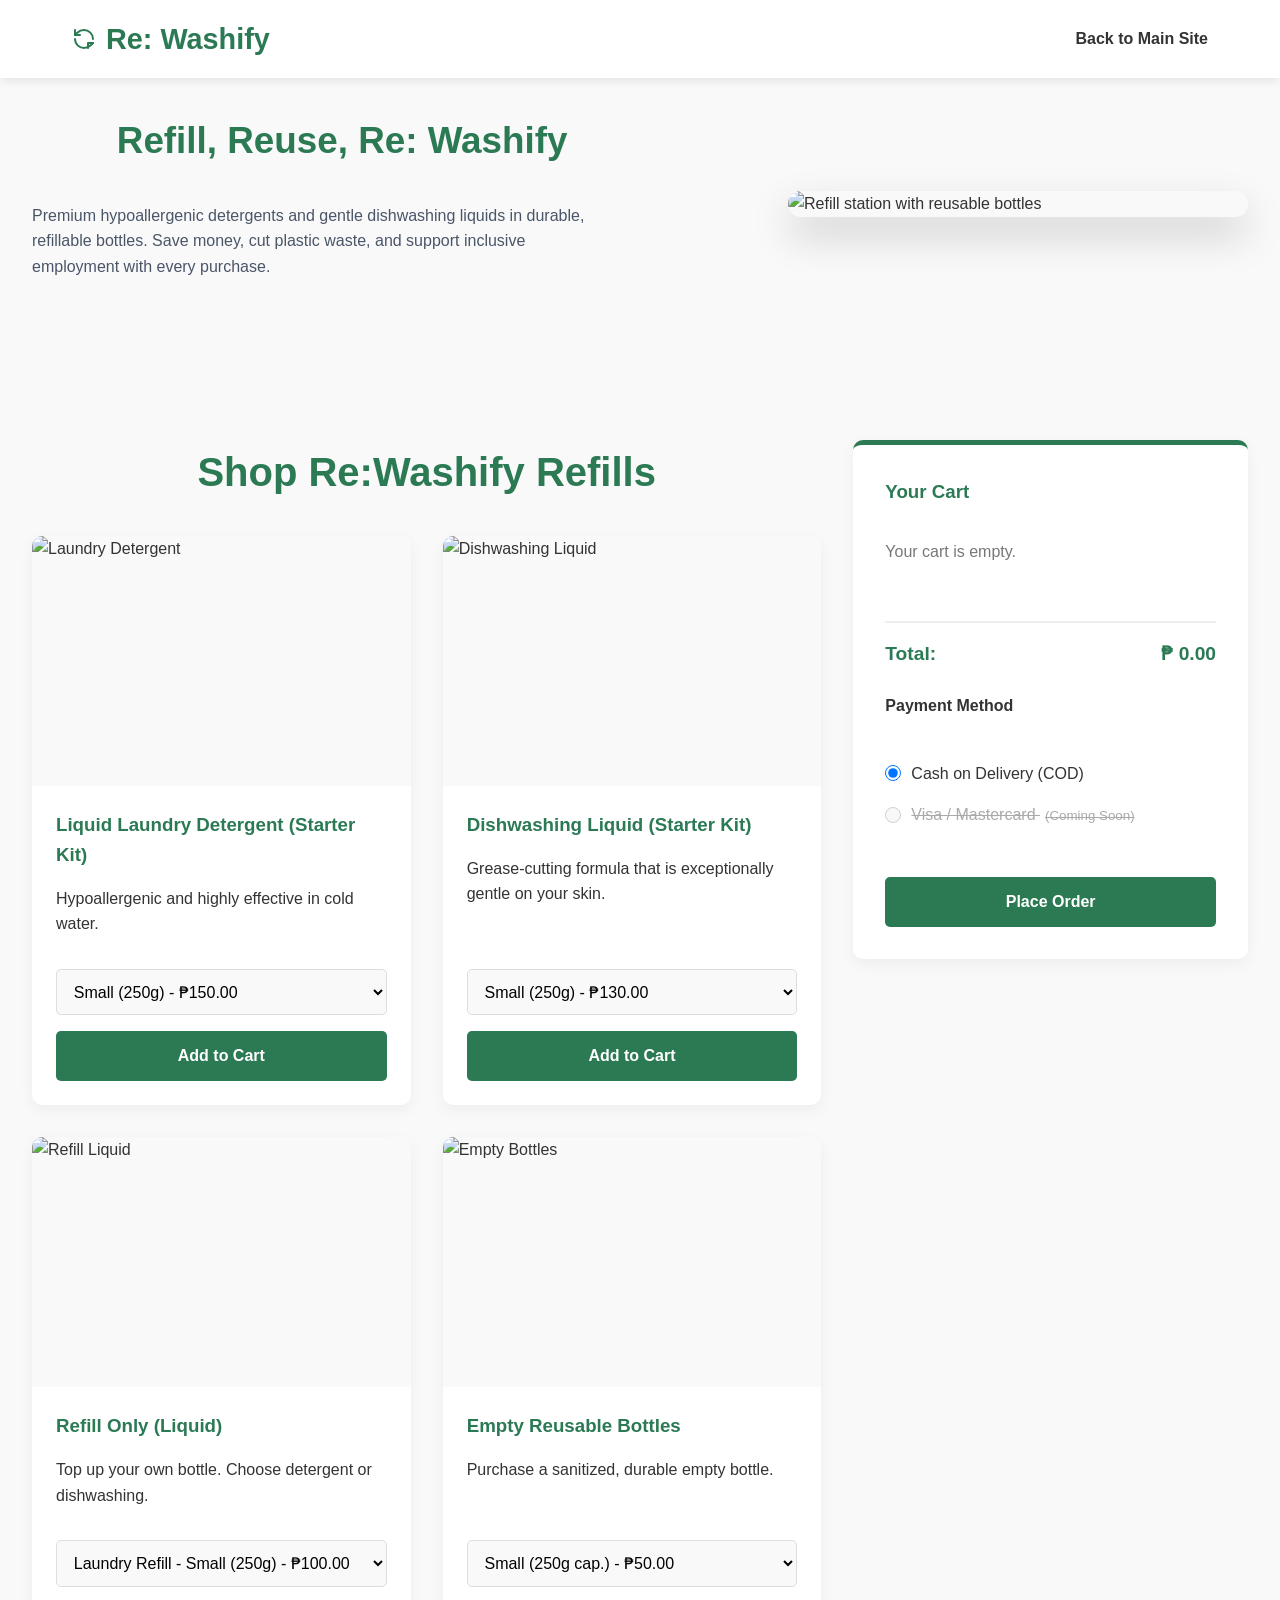
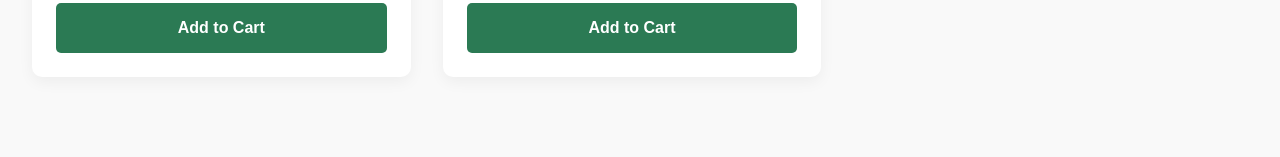
==== products.html @ 36c1f9e2 "Add files via upload" ====
<!DOCTYPE html>
<html lang="en">
<head>
    <meta charset="UTF-8">
    <meta name="viewport" content="width=device-width, initial-scale=1.0">
    <title>Shop | Re:Washify</title>
    <link rel="stylesheet" href="styles.css">
</head>
<body class="bg-light">

    <header>
        <nav>
            <a href="index.html" class="logo">
                <svg width="24" height="24" viewBox="0 0 24 24" fill="none" stroke="currentColor" stroke-width="2" stroke-linecap="round" stroke-linejoin="round"><path d="M21 12a9 9 0 0 0-9-9 9.75 9.75 0 0 0-6.74 2.74L3 8"/><path d="M3 3v5h5"/><path d="M3 12a9 9 0 0 0 9 9 9.75 9.75 0 0 0 6.74-2.74L21 16"/><path d="M16 21v-5h5"/></svg>
                Re: Washify
            </a>
            <div class="nav-links">
                <a href="index.html">Back to Main Site</a>
            </div>
        </nav>
    </header>

    <section class="products-hero">
        <div class="products-hero-inner">
            <div class="products-hero-copy">
                <h2>Refill, Reuse, Re: Washify</h2>
                <p>Premium hypoallergenic detergents and gentle dishwashing liquids in durable, refillable bottles. Save money, cut plastic waste, and support inclusive employment with every purchase.</p>
            </div>
            <div class="products-hero-visual">
                <img src="https://images.unsplash.com/photo-1617957538716-2b861d2ed4bb?auto=format&fit=crop&w=1200&q=80" alt="Refill station with reusable bottles" class="products-hero-img">
            </div>
        </div>
    </section>

    <div class="store-layout">
        <div>
            <h2>Shop Re:Washify Refills</h2>
            <div class="products-grid">
                
                <div class="product-card">
                    <img src="https://images.unsplash.com/photo-1610555356070-d1fb336f13bc?auto=format&fit=crop&w=600&q=80" alt="Laundry Detergent" class="product-img">
                    <div class="product-info">
                        <h3>Liquid Laundry Detergent (Starter Kit)</h3>
                        <p>Hypoallergenic and highly effective in cold water.</p>
                        <div class="product-actions">
                            <select class="size-selector" id="laundry-starter">
                                <option value="150" data-name="Laundry Detergent Starter - Small (250g)">Small (250g) - ₱150.00</option>
                                <option value="250" data-name="Laundry Detergent Starter - Medium (500g)">Medium (500g) - ₱250.00</option>
                                <option value="450" data-name="Laundry Detergent Starter - Large (1000g)">Large (1000g) - ₱450.00</option>
                                <option value="1200" data-name="Laundry Detergent Starter - XL (3785g)">XL (3785g) - ₱1200.00</option>
                            </select>
                            <button class="add-to-cart-btn" onclick="addToCart('laundry-starter')">Add to Cart</button>
                        </div>
                    </div>
                </div>

                <div class="product-card">
                    <img src="https://images.unsplash.com/photo-1585421514738-01798e348b17?auto=format&fit=crop&w=600&q=80" alt="Dishwashing Liquid" class="product-img">
                    <div class="product-info">
                        <h3>Dishwashing Liquid (Starter Kit)</h3>
                        <p>Grease-cutting formula that is exceptionally gentle on your skin.</p>
                        <div class="product-actions">
                            <select class="size-selector" id="dish-starter">
                                <option value="130" data-name="Dishwashing Starter - Small (250g)">Small (250g) - ₱130.00</option>
                                <option value="220" data-name="Dishwashing Starter - Medium (500g)">Medium (500g) - ₱220.00</option>
                                <option value="400" data-name="Dishwashing Starter - Large (1000g)">Large (1000g) - ₱400.00</option>
                                <option value="1100" data-name="Dishwashing Starter - XL (3785g)">XL (3785g) - ₱1100.00</option>
                            </select>
                            <button class="add-to-cart-btn" onclick="addToCart('dish-starter')">Add to Cart</button>
                        </div>
                    </div>
                </div>

                <div class="product-card">
                    <img src="https://images.unsplash.com/photo-1605335952213-43da2345094d?auto=format&fit=crop&w=600&q=80" alt="Refill Liquid" class="product-img">
                    <div class="product-info">
                        <h3>Refill Only (Liquid)</h3>
                        <p>Top up your own bottle. Choose detergent or dishwashing.</p>
                        <div class="product-actions">
                            <select class="size-selector" id="refill-only">
                                <option value="100" data-name="Laundry Refill - Small (250g)">Laundry Refill - Small (250g) - ₱100.00</option>
                                <option value="80" data-name="Dishwashing Refill - Small (250g)">Dishwashing Refill - Small (250g) - ₱80.00</option>
                                <option value="350" data-name="Laundry Refill - Large (1000g)">Laundry Refill - Large (1000g) - ₱350.00</option>
                                <option value="300" data-name="Dishwashing Refill - Large (1000g)">Dishwashing Refill - Large (1000g) - ₱300.00</option>
                            </select>
                            <button class="add-to-cart-btn" onclick="addToCart('refill-only')">Add to Cart</button>
                        </div>
                    </div>
                </div>

                <div class="product-card">
                    <img src="https://images.unsplash.com/photo-1595232924151-54c601736932?auto=format&fit=crop&w=600&q=80" alt="Empty Bottles" class="product-img">
                    <div class="product-info">
                        <h3>Empty Reusable Bottles</h3>
                        <p>Purchase a sanitized, durable empty bottle.</p>
                        <div class="product-actions">
                            <select class="size-selector" id="empty-bottle">
                                <option value="50" data-name="Empty Bottle - Small (250g cap.)">Small (250g cap.) - ₱50.00</option>
                                <option value="70" data-name="Empty Bottle - Medium (500g cap.)">Medium (500g cap.) - ₱70.00</option>
                                <option value="100" data-name="Empty Bottle - Large (1000g cap.)">Large (1000g cap.) - ₱100.00</option>
                                <option value="250" data-name="Empty Bottle - XL (3785g cap.)">XL (3785g cap.) - ₱250.00</option>
                            </select>
                            <button class="add-to-cart-btn" onclick="addToCart('empty-bottle')">Add to Cart</button>
                        </div>
                    </div>
                </div>

            </div>
        </div>

        <div>
            <div class="cart-panel">
                <h3>Your Cart</h3>
                <div class="cart-items" id="cart-items-container">
                    <p style="color: #777; padding: 1rem 0;">Your cart is empty.</p>
                </div>
                
                <div class="cart-total">
                    <span>Total:</span>
                    <span id="cart-total-price">₱ 0.00</span>
                </div>

                <div class="checkout-form">
                    <h4>Payment Method</h4>
                    <br>
                    <div class="payment-methods">
                        <label>
                            <input type="radio" name="payment" value="cod" checked> 
                            <span>Cash on Delivery (COD)</span>
                        </label>
                        <label>
                            <input type="radio" name="payment" value="visa" disabled> 
                            <span>Visa / Mastercard <small style="color:#aaa; margin-left: 5px;">(Coming Soon)</small></span>
                        </label>
                    </div>
                    <br>
                    <button class="add-to-cart-btn" onclick="processCheckout()">Place Order</button>
                </div>
            </div>
        </div>
    </div>

    <script src="cart.js"></script>
</body>
</html>
---- styles.css ----
/* CSS VARIABLES & RESET (Restored clean palette) */
:root {
    --primary: #2b7a54;
    --primary-light: #e6f2ec;
    --text-dark: #333;
    --text-light: #fff;
    --accent: #f2a900;
    --bg-gray: #f9f9f9;
}
* {
    margin: 0;
    padding: 0;
    box-sizing: border-box;
    font-family: 'Segoe UI', Tahoma, Geneva, Verdana, sans-serif;
    scroll-behavior: smooth;
}
body {
    color: var(--text-dark);
    line-height: 1.6;
    overflow-x: hidden;
    background-color: #ffffff;
}

/* TYPOGRAPHY */
h1, h2, h3, h4 { margin-bottom: 1rem; color: var(--primary); }
h2 { font-size: 2.5rem; text-align: center; margin-bottom: 2rem; }
p { margin-bottom: 1rem; }
.center-text { text-align: center; }

/* NAVIGATION */
header {
    position: fixed;
    top: 0;
    width: 100%;
    background: rgba(255, 255, 255, 0.95);
    box-shadow: 0 2px 10px rgba(0,0,0,0.1);
    z-index: 1000;
}
nav {
    display: flex;
    justify-content: space-between;
    align-items: center;
    max-width: 1200px;
    margin: 0 auto;
    padding: 1rem 2rem;
}
.logo {
    font-size: 1.8rem;
    font-weight: 800;
    color: var(--primary);
    text-decoration: none;
    display: flex;
    align-items: center;
    gap: 10px;
}
.nav-links {
    display: flex;
    gap: 1.5rem;
}
.nav-links a {
    text-decoration: none;
    color: var(--text-dark);
    font-weight: 600;
    transition: color 0.3s ease;
}
.nav-links a:hover { color: var(--primary); }

/* HERO SECTION */
.hero {
    height: 100vh;
    background-color: var(--primary); 
    background-image: linear-gradient(rgba(43, 122, 84, 0.8), rgba(43, 122, 84, 0.8)), url('https://images.unsplash.com/photo-1584824486509-112e4181ff6b?auto=format&fit=crop&w=1920&q=80');
    background-size: cover;
    background-position: center;
    display: flex;
    align-items: center;
    justify-content: center;
    color: var(--text-light);
    padding: 0 2rem;
}
.hero-content-wrap {
    max-width: 1200px;
    width: 100%;
    display: grid;
    grid-template-columns: minmax(0, 1.15fr) minmax(0, 1fr);
    gap: 2.5rem;
    align-items: center;
}
.hero h1 { color: var(--text-light); font-size: 3.5rem; }
.hero p { font-size: 1.1rem; max-width: 640px; margin: 0 0 2rem; color: var(--text-light); }
.hero-visual {
    display: flex;
    justify-content: flex-end;
}
.hero-img {
    width: 100%;
    max-width: 420px;
    border-radius: 20px;
    box-shadow: 0 18px 40px rgba(0,0,0,0.35);
    object-fit: cover;
}
.btn {
    display: inline-block;
    background: var(--accent);
    color: var(--text-dark);
    padding: 0.8rem 2rem;
    border-radius: 50px;
    text-decoration: none;
    font-weight: bold;
    font-size: 1.1rem;
    transition: transform 0.3s ease, background 0.3s ease;
}
.btn:hover {
    transform: translateY(-3px);
    background: #e09c00;
}

/* SECTIONS GENERAL */
section {
    padding: 5rem 2rem;
    max-width: 1200px;
    margin: 0 auto;
}
.bg-light { background: var(--bg-gray); max-width: 100%; }

/* MISSION & VISION GRID */
.grid-2 {
    display: grid;
    grid-template-columns: 1fr 1fr;
    gap: 2rem;
    align-items: stretch;
}
.card {
    background: #fff;
    padding: 2rem;
    border-radius: 10px;
    box-shadow: 0 5px 15px rgba(0,0,0,0.05);
    border-left: 5px solid var(--primary);
    display: flex;
    flex-direction: column;
    height: 100%;
    transition: all 0.3s ease;
}
.card:hover {
    transform: translateY(-5px);
}
.card h3 { color: var(--primary); }

/* Mission card hover color variations */
.mission-card.mission-problem:hover {
    background-color: #ffe9e5;
}
.mission-card.mission-solution:hover {
    background-color: #e5f6ff;
}
.mission-card.mission-mission:hover {
    background-color: #e7f8f0;
}
.mission-card.mission-vision:hover {
    background-color: #f4ecff;
}

/* INCLUSIVE EMPLOYMENT IMPACT SECTION */
#impact {
    text-align: center;
}
.impact-inner {
    max-width: 720px;
    margin: 0 auto;
}
.impact-image-wrap {
    max-width: 520px;
    margin: 0 auto 2rem;
}
.impact-content {
    margin-bottom: 1rem;
    font-size: 0.95rem;
}
.impact-text {
    color: #4a5568;
}
.impact-img {
    width: 100%;
    border-radius: 10px;
    box-shadow: 0 10px 20px rgba(0,0,0,0.1);
}

/* FAQ SECTION */
.faq-container {
    display: flex;
    flex-direction: column;
    gap: 1rem;
}
.faq-item {
    background: #fff;
    border-radius: 8px;
    box-shadow: 0 2px 5px rgba(0,0,0,0.05);
    overflow: hidden;
}
.faq-question {
    width: 100%;
    text-align: left;
    background: none;
    border: none;
    padding: 1.5rem;
    font-size: 1.1rem;
    font-weight: bold;
    color: var(--primary);
    cursor: pointer;
    display: flex;
    justify-content: space-between;
    align-items: center;
    transition: background 0.3s;
}
.faq-question:hover { background: var(--primary-light); }
.faq-question::after {
    content: '+';
    font-size: 1.5rem;
    color: var(--primary);
    transition: transform 0.3s;
}
.faq-question.active::after { transform: rotate(45deg); }
.faq-answer {
    max-height: 0;
    overflow: hidden;
    transition: max-height 0.3s ease-out;
    padding: 0 1.5rem;
}
.faq-answer p { padding-bottom: 1.5rem; margin: 0; }

/* CONTACT SECTION */
.contact-wrap {
    display: grid;
    grid-template-columns: 1fr 1fr;
    gap: 2rem;
}
.contact-info { background: var(--primary); color: #fff; padding: 3rem; border-radius: 10px; }
.contact-info h3 { color: #fff; }
form { display: flex; flex-direction: column; gap: 1rem; }
input, textarea {
    padding: 1rem;
    border: 1px solid #ddd;
    border-radius: 5px;
    font-size: 1rem;
    width: 100%;
}
button[type="submit"] {
    background: var(--primary);
    color: #fff;
    border: none;
    padding: 1rem;
    border-radius: 5px;
    font-weight: bold;
    cursor: pointer;
    font-size: 1.1rem;
    transition: background 0.3s;
}
button[type="submit"]:hover { background: #1e5a3d; }

/* FOOTER */
footer {
    background: var(--text-dark);
    color: #ccc;
    text-align: center;
    padding: 2rem;
}

/* --- STORE & CART LAYOUT --- */
.products-hero {
    padding: 7rem 2rem 2rem 2rem;
    max-width: 1400px;
    margin: 0 auto;
}
.products-hero-inner {
    display: grid;
    grid-template-columns: minmax(0, 1.1fr) minmax(0, 1fr);
    gap: 2rem;
    align-items: center;
}
.products-hero-copy h2 {
    font-size: 2.3rem;
}
.products-hero-copy p {
    font-size: 1rem;
    color: #4a5568;
    max-width: 560px;
}
.products-hero-visual {
    display: flex;
    justify-content: flex-end;
}
.products-hero-img {
    width: 100%;
    max-width: 460px;
    border-radius: 18px;
    box-shadow: 0 18px 40px rgba(0,0,0,0.18);
    object-fit: cover;
}

.store-layout {
    display: grid;
    grid-template-columns: 2fr 1fr;
    gap: 2rem;
    padding: 7rem 2rem 5rem 2rem; 
    max-width: 1400px;
    margin: 0 auto;
}

.products-grid {
    display: grid;
    grid-template-columns: repeat(auto-fit, minmax(280px, 1fr));
    gap: 2rem;
    margin-top: 2rem;
}
.product-card {
    background: #fff;
    border-radius: 10px;
    overflow: hidden;
    box-shadow: 0 5px 15px rgba(0,0,0,0.05);
    transition: transform 0.3s ease;
    display: flex;
    flex-direction: column;
    height: 100%;
}
.product-card:hover { transform: translateY(-5px); }
.product-img {
    width: 100%;
    height: 250px;
    object-fit: cover;
    background-color: var(--bg-gray);
}
.product-info { 
    padding: 1.5rem; 
    display: flex;
    flex-direction: column;
    flex-grow: 1; 
}
.product-info h3 { color: var(--primary); }
.product-actions { margin-top: auto; }

select.size-selector {
    width: 100%;
    padding: 0.8rem;
    margin: 1rem 0;
    border: 1px solid #ddd;
    border-radius: 5px;
    font-size: 1rem;
    background: #f9f9f9;
}

.add-to-cart-btn {
    width: 100%;
    background: var(--primary);
    color: #fff;
    border: none;
    padding: 1rem;
    border-radius: 5px;
    font-weight: bold;
    cursor: pointer;
    font-size: 1rem;
    transition: background 0.3s;
}
.add-to-cart-btn:hover { background: #1e5a3d; }

/* Shopping Cart Panel */
.cart-panel {
    background: #ffffff;
    padding: 2rem;
    border-radius: 10px;
    box-shadow: 0 5px 15px rgba(0,0,0,0.05);
    position: sticky;
    top: 100px;
    height: fit-content;
    border-top: 5px solid var(--primary);
}

.cart-items {
    min-height: 100px;
    max-height: 300px;
    overflow-y: auto;
    border-bottom: 2px solid #eee;
    margin-bottom: 1rem;
    padding-bottom: 1rem;
}

.cart-item {
    display: flex;
    justify-content: space-between;
    align-items: center;
    margin-bottom: 0.8rem;
    font-size: 0.95rem;
    background: var(--bg-gray);
    padding: 0.8rem;
    border-radius: 5px;
}

.cart-total {
    display: flex;
    justify-content: space-between;
    font-size: 1.2rem;
    font-weight: bold;
    color: var(--primary);
    margin-bottom: 1.5rem;
}

/* Checkout Form & Forced Left Radio Buttons */
.checkout-form {
    text-align: left;
    width: 100%;
}
.checkout-form h4 { color: var(--text-dark); margin-bottom: 1rem; }

.payment-methods {
    display: flex;
    flex-direction: column;
    gap: 1rem;
    margin-bottom: 1.5rem;
    align-items: flex-start !important; 
}

.payment-methods label {
    display: inline-flex; 
    align-items: center;
    justify-content: flex-start; 
    gap: 10px; 
    margin: 0;
    cursor: pointer;
    white-space: nowrap;
    color: var(--text-dark);
}

.payment-methods input[type="radio"] {
    margin: 0 !important; 
    display: inline-block;
    width: 16px;
    height: 16px;
    flex-shrink: 0; 
}

.payment-methods input[disabled] + span {
    color: #aaa;
    text-decoration: line-through;
    cursor: not-allowed;
}

/* ANIMATIONS */
.hidden { opacity: 0; transform: translateY(30px); transition: all 0.8s ease-out; }
.show { opacity: 1; transform: translateY(0); }

/* RESPONSIVE */
@media (max-width: 900px) {
    .products-hero-inner {
        grid-template-columns: 1fr;
        text-align: center;
    }
    .products-hero-visual {
        justify-content: center;
        margin-top: 1.5rem;
    }
    .store-layout { grid-template-columns: 1fr; }
    .cart-panel { position: static; }
}
@media (max-width: 768px) {
    .grid-2, .contact-wrap { grid-template-columns: 1fr; }
    .nav-links { display: none; }
    .hero h1 { font-size: 2.4rem; }
    .hero-content-wrap {
        grid-template-columns: 1fr;
        text-align: center;
    }
    .hero-visual {
        justify-content: center;
        margin-top: 1.5rem;
    }
}
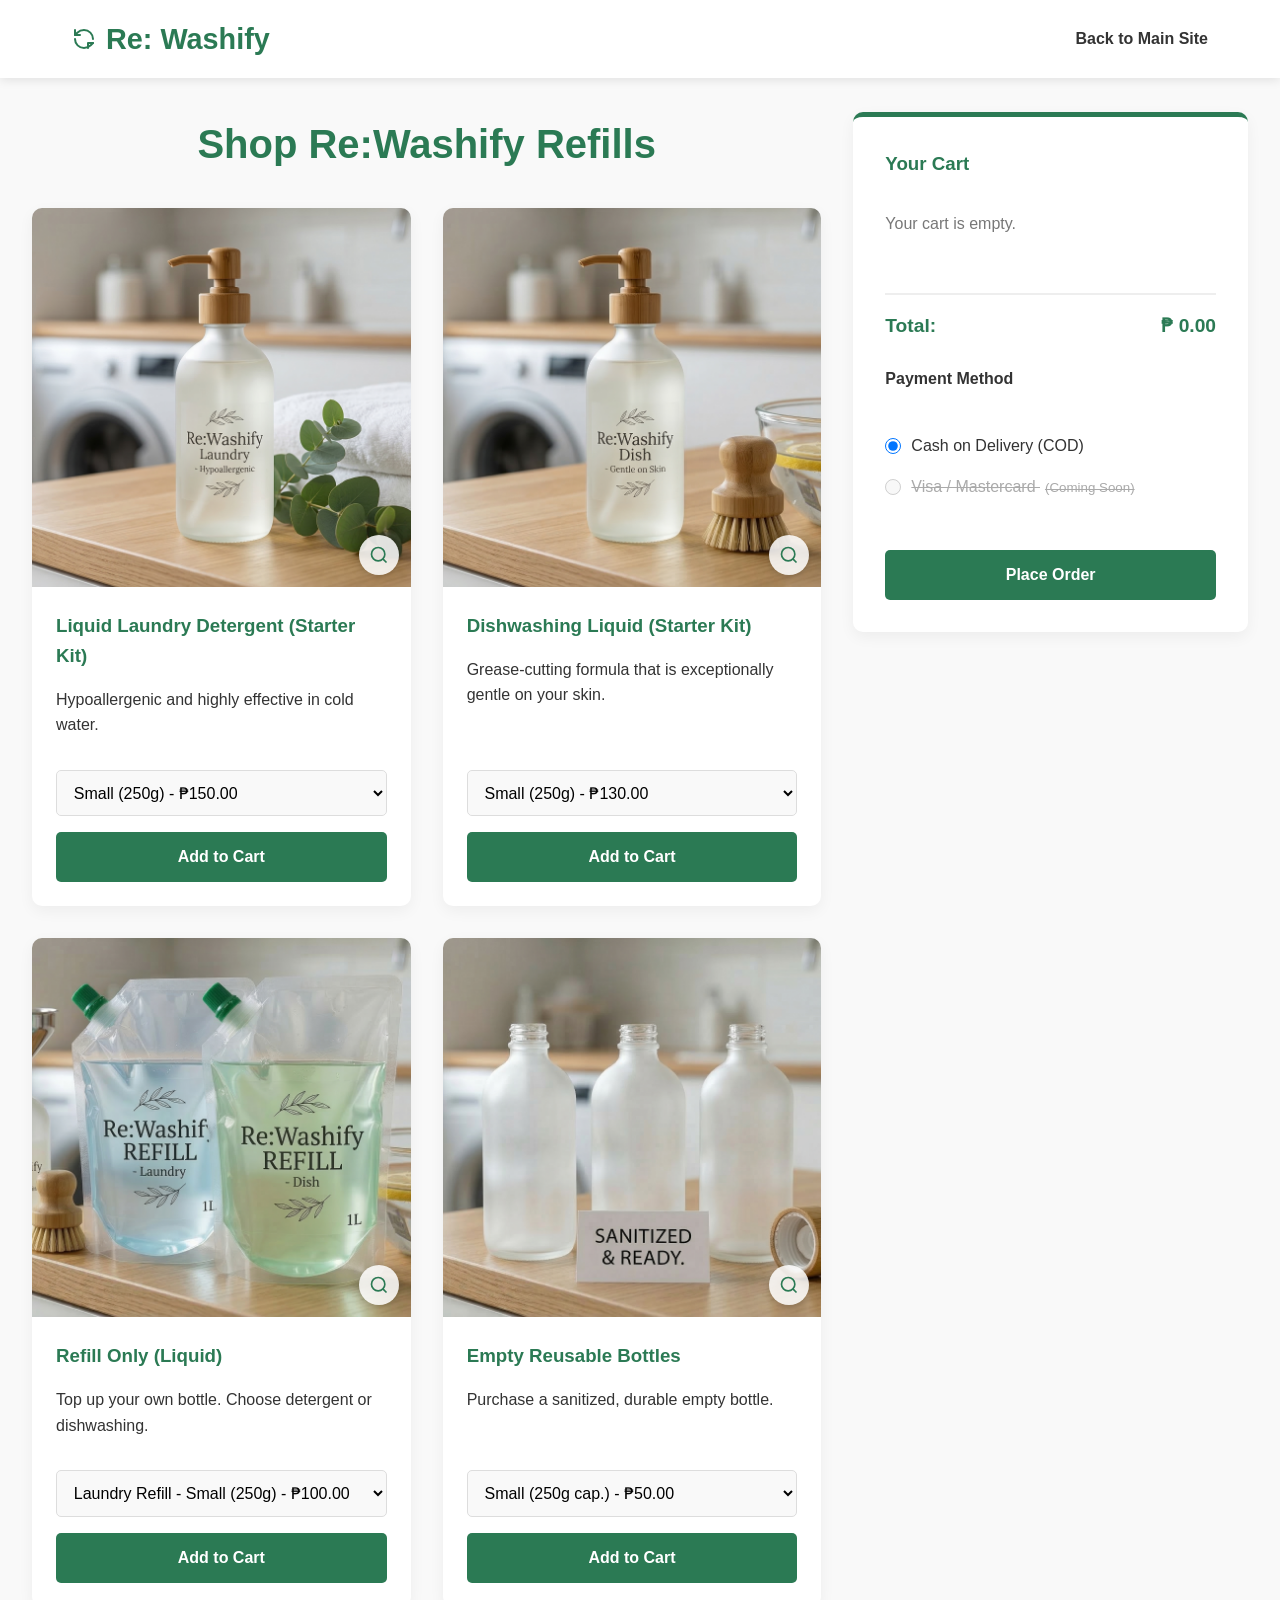
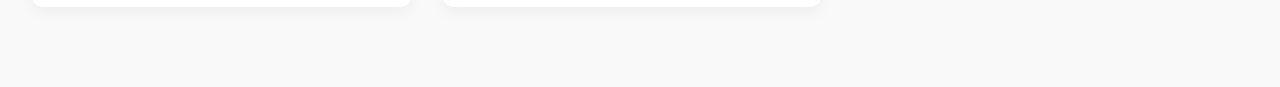
==== commit cc361685: "Refactor products.html structure and images" ====
--- a/products.html
+++ b/products.html
@@ -20,25 +20,18 @@
         </nav>
     </header>
 
-    <section class="products-hero">
-        <div class="products-hero-inner">
-            <div class="products-hero-copy">
-                <h2>Refill, Reuse, Re: Washify</h2>
-                <p>Premium hypoallergenic detergents and gentle dishwashing liquids in durable, refillable bottles. Save money, cut plastic waste, and support inclusive employment with every purchase.</p>
-            </div>
-            <div class="products-hero-visual">
-                <img src="https://images.unsplash.com/photo-1617957538716-2b861d2ed4bb?auto=format&fit=crop&w=1200&q=80" alt="Refill station with reusable bottles" class="products-hero-img">
-            </div>
-        </div>
-    </section>
-
     <div class="store-layout">
         <div>
             <h2>Shop Re:Washify Refills</h2>
             <div class="products-grid">
                 
                 <div class="product-card">
-                    <img src="https://images.unsplash.com/photo-1610555356070-d1fb336f13bc?auto=format&fit=crop&w=600&q=80" alt="Laundry Detergent" class="product-img">
+                    <div class="product-image-wrapper">
+                        <img src="./assets/img/Liquid Laundry Detergent (Starter Kit).png" alt="Laundry Detergent" class="product-img">
+                        <button class="magnify-icon" onclick="openModal(this.previousElementSibling.src)">
+                            <svg viewBox="0 0 24 24" fill="none" stroke="currentColor" stroke-width="2"><circle cx="11" cy="11" r="8"></circle><line x1="21" y1="21" x2="16.65" y2="16.65"></line></svg>
+                        </button>
+                    </div>
                     <div class="product-info">
                         <h3>Liquid Laundry Detergent (Starter Kit)</h3>
                         <p>Hypoallergenic and highly effective in cold water.</p>
@@ -55,7 +48,12 @@
                 </div>
 
                 <div class="product-card">
-                    <img src="https://images.unsplash.com/photo-1585421514738-01798e348b17?auto=format&fit=crop&w=600&q=80" alt="Dishwashing Liquid" class="product-img">
+                    <div class="product-image-wrapper">
+                        <img src="./assets/img/Dishwashing Liquid (Starter Kit).png" alt="Dishwashing Liquid" class="product-img">
+                        <button class="magnify-icon" onclick="openModal(this.previousElementSibling.src)">
+                            <svg viewBox="0 0 24 24" fill="none" stroke="currentColor" stroke-width="2"><circle cx="11" cy="11" r="8"></circle><line x1="21" y1="21" x2="16.65" y2="16.65"></line></svg>
+                        </button>
+                    </div>
                     <div class="product-info">
                         <h3>Dishwashing Liquid (Starter Kit)</h3>
                         <p>Grease-cutting formula that is exceptionally gentle on your skin.</p>
@@ -72,7 +70,12 @@
                 </div>
 
                 <div class="product-card">
-                    <img src="https://images.unsplash.com/photo-1605335952213-43da2345094d?auto=format&fit=crop&w=600&q=80" alt="Refill Liquid" class="product-img">
+                    <div class="product-image-wrapper">
+                        <img src="./assets/img/Refill Only (Liquid).png" alt="Refill Liquid" class="product-img">
+                        <button class="magnify-icon" onclick="openModal(this.previousElementSibling.src)">
+                            <svg viewBox="0 0 24 24" fill="none" stroke="currentColor" stroke-width="2"><circle cx="11" cy="11" r="8"></circle><line x1="21" y1="21" x2="16.65" y2="16.65"></line></svg>
+                        </button>
+                    </div>
                     <div class="product-info">
                         <h3>Refill Only (Liquid)</h3>
                         <p>Top up your own bottle. Choose detergent or dishwashing.</p>
@@ -89,7 +92,12 @@
                 </div>
 
                 <div class="product-card">
-                    <img src="https://images.unsplash.com/photo-1595232924151-54c601736932?auto=format&fit=crop&w=600&q=80" alt="Empty Bottles" class="product-img">
+                    <div class="product-image-wrapper">
+                        <img src="./assets/img/Empty Reusable Bottles.png" alt="Empty Bottles" class="product-img">
+                        <button class="magnify-icon" onclick="openModal(this.previousElementSibling.src)">
+                            <svg viewBox="0 0 24 24" fill="none" stroke="currentColor" stroke-width="2"><circle cx="11" cy="11" r="8"></circle><line x1="21" y1="21" x2="16.65" y2="16.65"></line></svg>
+                        </button>
+                    </div>
                     <div class="product-info">
                         <h3>Empty Reusable Bottles</h3>
                         <p>Purchase a sanitized, durable empty bottle.</p>
@@ -140,6 +148,11 @@
         </div>
     </div>
 
+    <div id="imageModal" class="modal-overlay" onclick="closeModal()">
+        <span class="close-modal">&times;</span>
+        <img id="modalImg" class="modal-image" src="">
+    </div>
+
     <script src="cart.js"></script>
 </body>
-</html>+</html>
--- a/styles.css
+++ b/styles.css
@@ -1,4 +1,4 @@
-/* CSS VARIABLES & RESET (Restored clean palette) */
+/* CSS VARIABLES & RESET */
 :root {
     --primary: #2b7a54;
     --primary-light: #e6f2ec;
@@ -68,37 +68,28 @@
 /* HERO SECTION */
 .hero {
     height: 100vh;
+    width: 100%;
+    
+    /* THESE TWO LINES FIX THE WHITE GAPS */
+    max-width: 100% !important; 
+    margin: 0 !important;
+    
     background-color: var(--primary); 
-    background-image: linear-gradient(rgba(43, 122, 84, 0.8), rgba(43, 122, 84, 0.8)), url('https://images.unsplash.com/photo-1584824486509-112e4181ff6b?auto=format&fit=crop&w=1920&q=80');
-    background-size: cover;
-    background-position: center;
+    background-image: linear-gradient(rgba(43, 122, 84, 0.7), rgba(43, 122, 84, 0.7)), url('./assets/img/hero.png');
+    
+    background-size: cover; 
+    background-position: center; 
+    background-repeat: no-repeat; 
+    
     display: flex;
     align-items: center;
     justify-content: center;
+    text-align: center;
     color: var(--text-light);
     padding: 0 2rem;
 }
-.hero-content-wrap {
-    max-width: 1200px;
-    width: 100%;
-    display: grid;
-    grid-template-columns: minmax(0, 1.15fr) minmax(0, 1fr);
-    gap: 2.5rem;
-    align-items: center;
-}
 .hero h1 { color: var(--text-light); font-size: 3.5rem; }
-.hero p { font-size: 1.1rem; max-width: 640px; margin: 0 0 2rem; color: var(--text-light); }
-.hero-visual {
-    display: flex;
-    justify-content: flex-end;
-}
-.hero-img {
-    width: 100%;
-    max-width: 420px;
-    border-radius: 20px;
-    box-shadow: 0 18px 40px rgba(0,0,0,0.35);
-    object-fit: cover;
-}
+.hero p { font-size: 1.2rem; max-width: 800px; margin: 0 auto 2rem; color: var(--text-light); }
 .btn {
     display: inline-block;
     background: var(--accent);
@@ -121,7 +112,12 @@
     max-width: 1200px;
     margin: 0 auto;
 }
-.bg-light { background: var(--bg-gray); max-width: 100%; }
+.bg-light { 
+    background: var(--bg-gray); 
+    /* THESE TWO LINES FIX GAPS ON LIGHT SECTIONS */
+    max-width: 100% !important; 
+    margin: 0 !important;
+}
 
 /* MISSION & VISION GRID */
 .grid-2 {
@@ -142,43 +138,13 @@
     transition: all 0.3s ease;
 }
 .card:hover {
+    background-color: var(--primary-light);
     transform: translateY(-5px);
 }
 .card h3 { color: var(--primary); }
 
-/* Mission card hover color variations */
-.mission-card.mission-problem:hover {
-    background-color: #ffe9e5;
-}
-.mission-card.mission-solution:hover {
-    background-color: #e5f6ff;
-}
-.mission-card.mission-mission:hover {
-    background-color: #e7f8f0;
-}
-.mission-card.mission-vision:hover {
-    background-color: #f4ecff;
-}
-
-/* INCLUSIVE EMPLOYMENT IMPACT SECTION */
-#impact {
-    text-align: center;
-}
-.impact-inner {
-    max-width: 720px;
-    margin: 0 auto;
-}
-.impact-image-wrap {
-    max-width: 520px;
-    margin: 0 auto 2rem;
-}
-.impact-content {
-    margin-bottom: 1rem;
-    font-size: 0.95rem;
-}
-.impact-text {
-    color: #4a5568;
-}
+/* INCLUSIVE IMPACT SECTION */
+.impact-content { margin-bottom: 1.5rem; font-size: 1.1rem;}
 .impact-img {
     width: 100%;
     border-radius: 10px;
@@ -266,37 +232,6 @@
 }
 
 /* --- STORE & CART LAYOUT --- */
-.products-hero {
-    padding: 7rem 2rem 2rem 2rem;
-    max-width: 1400px;
-    margin: 0 auto;
-}
-.products-hero-inner {
-    display: grid;
-    grid-template-columns: minmax(0, 1.1fr) minmax(0, 1fr);
-    gap: 2rem;
-    align-items: center;
-}
-.products-hero-copy h2 {
-    font-size: 2.3rem;
-}
-.products-hero-copy p {
-    font-size: 1rem;
-    color: #4a5568;
-    max-width: 560px;
-}
-.products-hero-visual {
-    display: flex;
-    justify-content: flex-end;
-}
-.products-hero-img {
-    width: 100%;
-    max-width: 460px;
-    border-radius: 18px;
-    box-shadow: 0 18px 40px rgba(0,0,0,0.18);
-    object-fit: cover;
-}
-
 .store-layout {
     display: grid;
     grid-template-columns: 2fr 1fr;
@@ -403,7 +338,7 @@
     margin-bottom: 1.5rem;
 }
 
-/* Checkout Form & Forced Left Radio Buttons */
+/* Checkout Form */
 .checkout-form {
     text-align: left;
     width: 100%;
@@ -449,27 +384,105 @@
 
 /* RESPONSIVE */
 @media (max-width: 900px) {
-    .products-hero-inner {
-        grid-template-columns: 1fr;
-        text-align: center;
-    }
-    .products-hero-visual {
-        justify-content: center;
-        margin-top: 1.5rem;
-    }
     .store-layout { grid-template-columns: 1fr; }
     .cart-panel { position: static; }
 }
 @media (max-width: 768px) {
     .grid-2, .contact-wrap { grid-template-columns: 1fr; }
     .nav-links { display: none; }
-    .hero h1 { font-size: 2.4rem; }
-    .hero-content-wrap {
-        grid-template-columns: 1fr;
-        text-align: center;
-    }
-    .hero-visual {
-        justify-content: center;
-        margin-top: 1.5rem;
-    }
-}+    .hero h1 { font-size: 2.5rem; }
+}
+
+/* --- PRODUCT IMAGE 1x1 & MAGNIFY ICON --- */
+.product-image-wrapper {
+    position: relative;
+    width: 100%;
+    aspect-ratio: 1 / 1;
+    overflow: hidden;
+    background-color: var(--bg-gray);
+}
+
+.product-image-wrapper .product-img {
+    width: 100%;
+    height: 100%;
+    object-fit: cover;
+}
+
+.magnify-icon {
+    position: absolute;
+    bottom: 12px;
+    right: 12px;
+    background-color: rgba(255, 255, 255, 0.85);
+    color: var(--primary);
+    border: none;
+    border-radius: 50%;
+    width: 40px;
+    height: 40px;
+    cursor: pointer;
+    display: flex;
+    justify-content: center;
+    align-items: center;
+    box-shadow: 0 2px 6px rgba(0,0,0,0.15);
+    transition: all 0.2s ease;
+}
+
+.magnify-icon:hover {
+    background-color: var(--primary);
+    color: #fff;
+    transform: scale(1.05);
+}
+
+.magnify-icon svg {
+    width: 20px;
+    height: 20px;
+}
+
+/* --- FULL SCREEN IMAGE MODAL --- */
+.modal-overlay {
+    display: none; 
+    position: fixed;
+    top: 0; 
+    left: 0; 
+    width: 100%; 
+    height: 100%;
+    background-color: rgba(0, 0, 0, 0.85);
+    z-index: 9999;
+    align-items: center;
+    justify-content: center;
+    opacity: 0;
+    transition: opacity 0.3s ease;
+}
+
+.modal-overlay.show-modal {
+    display: flex;
+    opacity: 1;
+}
+
+.modal-image {
+    max-width: 90%;
+    max-height: 90vh;
+    border-radius: 8px;
+    object-fit: contain;
+    box-shadow: 0 5px 25px rgba(0,0,0,0.5);
+    transform: scale(0.9);
+    transition: transform 0.3s ease;
+}
+
+.modal-overlay.show-modal .modal-image {
+    transform: scale(1);
+}
+
+.close-modal {
+    position: absolute;
+    top: 20px;
+    right: 30px;
+    color: white;
+    font-size: 40px;
+    font-weight: bold;
+    cursor: pointer;
+    z-index: 10000;
+}
+
+.close-modal:hover {
+    color: #ccc;
+}
